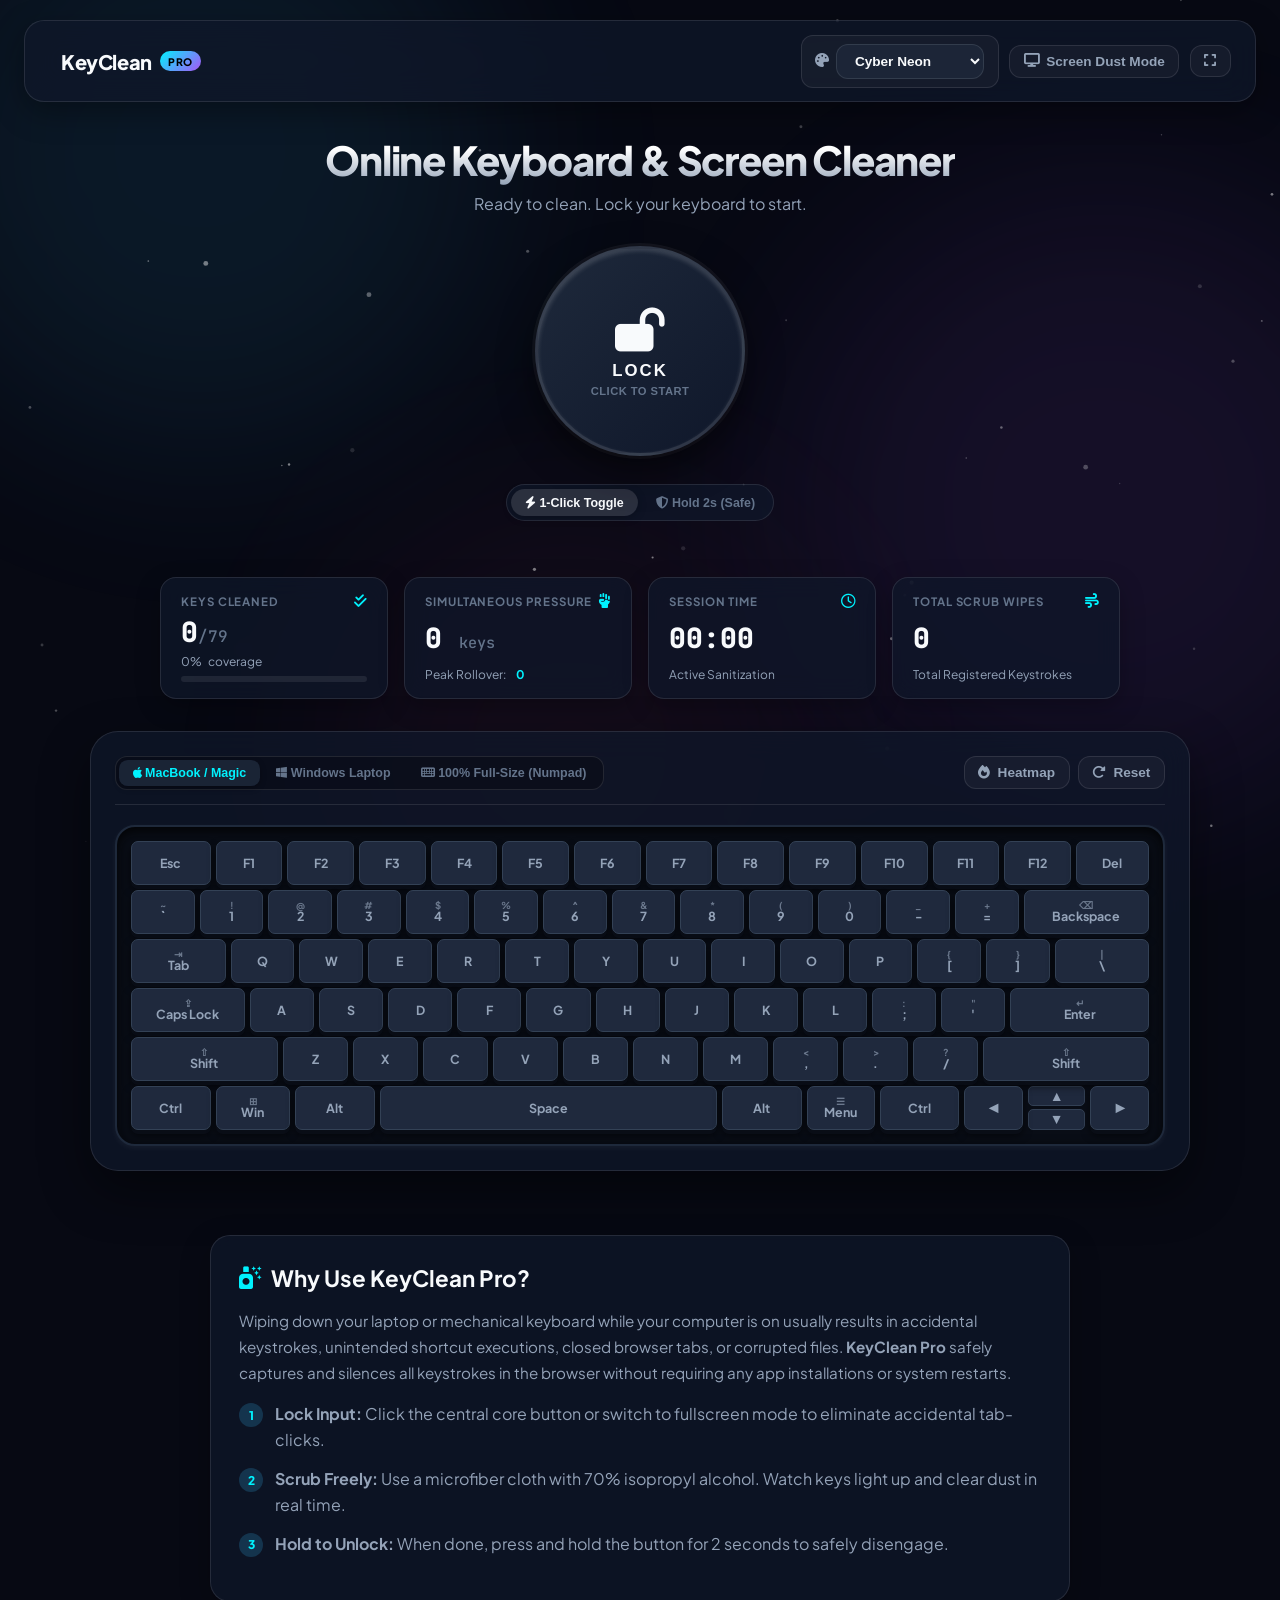
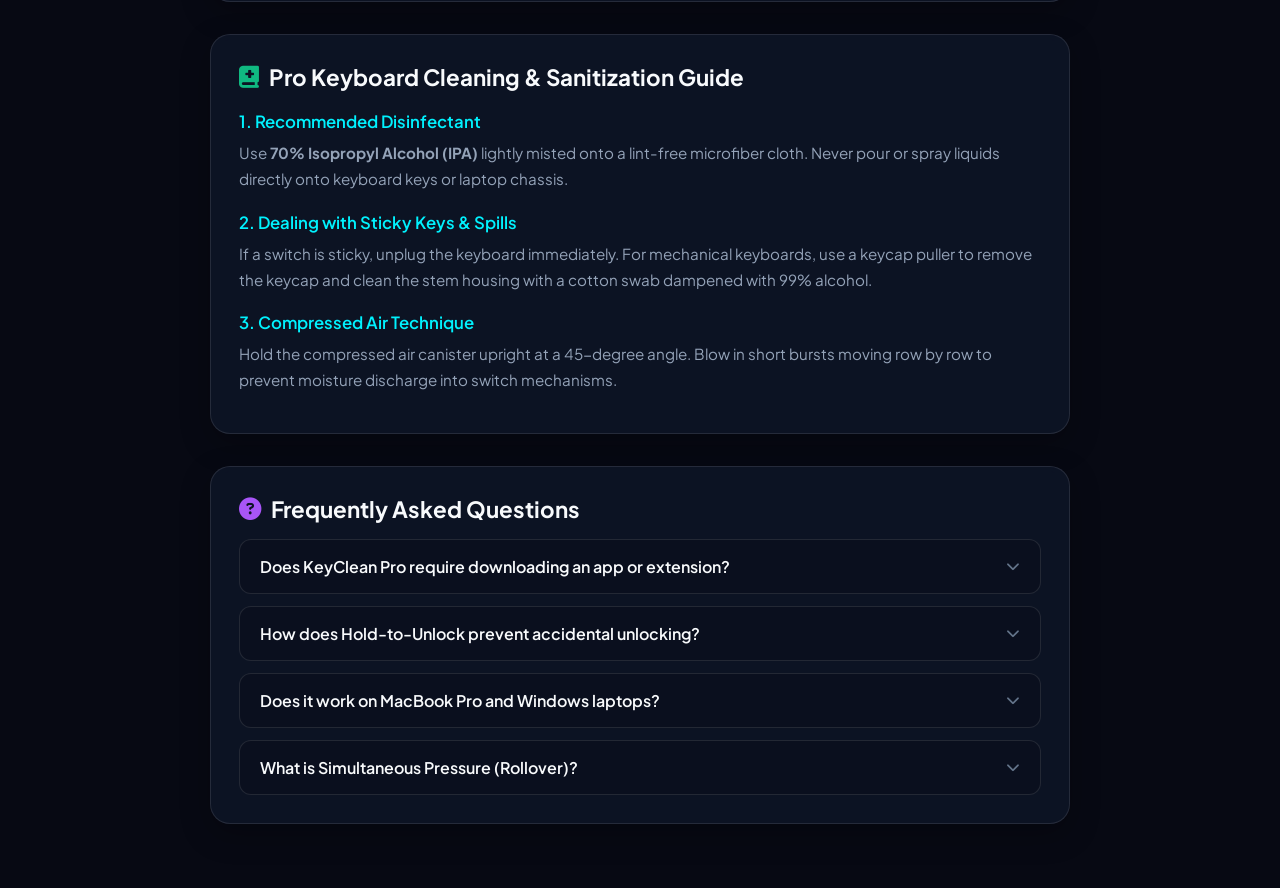
==== index.html @ 752f56e3 "Initial release: KeyClean Pro - Online Keyboard & Screen Cleaning Studio" ====
<!DOCTYPE html>
<html lang="en" data-theme="cyberpunk">
<head>
    <meta charset="UTF-8">
    <meta name="viewport" content="width=device-width, initial-scale=1.0">
    <meta name="description" content="KeyClean Pro – The ultimate online keyboard cleaner & screen sanitizer. Freeze keystrokes, detect multi-key rollover, inspect screen dust, and wipe your laptop safely without typing.">
    <meta name="keywords" content="keyboard cleaner, keyboard cleaner tool, keyboard lock, macbook keyboard cleaner, laptop cleaner, screen dust inspection, key rollover tester, disable keyboard for cleaning">
    <title>KeyClean Pro – Ultimate Online Keyboard & Screen Cleaning Studio</title>

    <!-- Open Graph & Social Cards -->
    <meta property="og:title" content="KeyClean Pro – Ultimate Online Keyboard Cleaner">
    <meta property="og:description" content="Lock and freeze your keyboard safely to wipe keys, clean screens, and test rollover without typing junk.">
    <meta property="og:type" content="website">

    <!-- Icons & Fonts -->
    <link rel="stylesheet" href="https://cdnjs.cloudflare.com/ajax/libs/font-awesome/6.5.1/css/all.min.css">
    <link rel="stylesheet" href="css/themes.css">
    <link rel="stylesheet" href="css/style.css">

    <!-- Schema.org Application Metadata -->
    <script type="application/ld+json">
    {
      "@context": "https://schema.org",
      "@type": "SoftwareApplication",
      "name": "KeyClean Pro",
      "applicationCategory": "UtilityApplication",
      "operatingSystem": "macOS, Windows, Linux, ChromeOS",
      "description": "Professional web utility to safely freeze keyboard inputs, track cleaning telemetry, inspect screen smudges, and sanitize laptop or desktop keyboards.",
      "offers": {
        "@type": "Offer",
        "price": "0",
        "priceCurrency": "USD"
      }
    }
    </script>

    <!-- Schema.org FAQ Metadata -->
    <script type="application/ld+json">
    {
      "@context": "https://schema.org",
      "@type": "FAQPage",
      "mainEntity": [
        {
          "@type": "Question",
          "name": "How does KeyClean Pro safely lock my keyboard?",
          "acceptedAnswer": {
            "@type": "Answer",
            "text": "KeyClean Pro uses high-priority capture-phase browser event interceptors to suppress all keystrokes, OS shortcut attempts, and context menus, allowing you to wipe keys without typing."
          }
        },
        {
          "@type": "Question",
          "name": "Why is Hold-to-Unlock safer than a standard button?",
          "acceptedAnswer": {
            "@type": "Answer",
            "text": "When vigorously scrubbing a keyboard or trackpad, an accidental finger or cloth swipe can click a standard button and unlock the keyboard mid-clean. Hold-to-Unlock requires a deliberate 2-second press to disengage."
          }
        },
        {
          "@type": "Question",
          "name": "What is Screen Dust & Smudge Inspection Mode?",
          "acceptedAnswer": {
            "@type": "Answer",
            "text": "It switches your monitor into pure pitch-black, brilliant clean white, or high-contrast grids to highlight fingerprints, smudges, and dust particles while wiping your display."
          }
        }
      ]
    }
    </script>
</head>
<body>

    <!-- Ambient Gradient Mesh & Particle Canvas -->
    <div class="ambient-mesh" aria-hidden="true">
        <div class="mesh-blob mesh-blob-1"></div>
        <div class="mesh-blob mesh-blob-2"></div>
        <div class="mesh-blob mesh-blob-3"></div>
    </div>
    <canvas id="particleCanvas" aria-hidden="true"></canvas>

    <!-- Main Container -->
    <main class="app-container">

        <!-- Top Header & Controls -->
        <header class="header-bar" role="banner">
            <div class="brand">
                <i class="fa-solid fa-sparkles brand-icon"></i>
                <div class="brand-title">
                    KeyClean <span class="pro-badge">PRO</span>
                </div>
            </div>

            <nav class="header-actions" aria-label="Tool options">

                <!-- Theme Switcher -->
                <div class="action-btn" title="Color Theme">
                    <i class="fa-solid fa-palette"></i>
                    <select id="themeSelect" class="action-select" aria-label="Select Theme">
                        <option value="cyberpunk">Cyber Neon</option>
                        <option value="midnight">OLED Midnight</option>
                        <option value="emerald">Emerald Matrix</option>
                    </select>
                </div>

                <!-- Screen Cleaner Mode -->
                <button id="screenCleanBtn" class="action-btn" title="Screen Dust & Smudge Finder" aria-label="Screen Dust Finder">
                    <i class="fa-solid fa-display"></i>
                    <span>Screen Dust Mode</span>
                </button>

                <!-- Fullscreen Toggle -->
                <button id="fullscreenBtn" class="action-btn" title="Toggle Fullscreen" aria-label="Toggle Fullscreen">
                    <i class="fa-solid fa-expand"></i>
                </button>
            </nav>
        </header>

        <!-- Hero Section & Lock Console -->
        <section class="hero-deck" aria-labelledby="mainTitle">
            <h1 id="mainTitle">Online Keyboard & Screen Cleaner</h1>
            <p id="heroSubtitle" class="hero-subtitle">Ready to clean. Lock your keyboard to start.</p>

            <!-- Big Interactive Lock/Unlock Core -->
            <div class="lock-core-wrapper">
                <svg class="lock-svg-ring" viewBox="0 0 234 234" aria-hidden="true">
                    <circle class="lock-ring-bg" cx="117" cy="117" r="105"></circle>
                    <circle id="lockRingProgress" class="lock-ring-progress" cx="117" cy="117" r="105"></circle>
                </svg>

                <button id="lockCoreBtn" class="lock-core-btn" aria-label="Toggle Keyboard Lock">
                    <div class="lock-icon-box">
                        <i id="lockIcon" class="fa-solid fa-lock-open"></i>
                    </div>
                    <span id="lockLabel" class="lock-btn-label">LOCK</span>
                    <span id="lockSublabel" class="lock-btn-sublabel">Click to Start</span>
                </button>
            </div>

            <!-- Safety Mode Switcher -->
            <div class="safety-controls">
                <div class="mode-pill-group" role="radiogroup" aria-label="Unlock Protection Mode">
                    <button class="mode-pill active" data-mode="click" role="radio" aria-checked="true">
                        <i class="fa-solid fa-bolt mr-1"></i> 1-Click Toggle
                    </button>
                    <button class="mode-pill" data-mode="hold" role="radio" aria-checked="false">
                        <i class="fa-solid fa-shield-halved mr-1"></i> Hold 2s (Safe)
                    </button>
                </div>
            </div>
        </section>

        <!-- Real-Time Telemetry HUD -->
        <section class="telemetry-hud" aria-label="Cleaning Telemetry">
            <!-- Coverage / Keys Cleaned -->
            <div class="hud-card">
                <div class="hud-header">
                    <span class="hud-title">Keys Cleaned</span>
                    <i class="fa-solid fa-check-double hud-icon"></i>
                </div>
                <div class="hud-value">
                    <span id="hudCleanedCount">0</span><span style="font-size: 1rem; color: var(--text-muted); font-weight: 500;">/<span id="hudTotalKeys">78</span></span>
                </div>
                <div class="hud-footer">
                    <span id="hudCoveragePct">0%</span> coverage
                </div>
                <div class="mini-progress-track">
                    <div id="hudProgressFill" class="mini-progress-fill"></div>
                </div>
            </div>

            <!-- Rollover / Simultaneous Pressure -->
            <div class="hud-card">
                <div class="hud-header">
                    <span class="hud-title">Simultaneous Pressure</span>
                    <i class="fa-solid fa-hand-fist hud-icon"></i>
                </div>
                <div class="hud-value">
                    <span id="hudCurrentRollover">0</span> <span style="font-size: 0.95rem; font-weight: 500; color: var(--text-muted);">keys</span>
                </div>
                <div class="hud-footer">
                    Peak Rollover: <strong id="hudPeakRollover" style="color: var(--accent-cyan); margin-left: 4px;">0</strong>
                </div>
            </div>

            <!-- Cleaning Timer -->
            <div class="hud-card">
                <div class="hud-header">
                    <span class="hud-title">Session Time</span>
                    <i class="fa-regular fa-clock hud-icon"></i>
                </div>
                <div class="hud-value" id="hudTimer">00:00</div>
                <div class="hud-footer">Active Sanitization</div>
            </div>

            <!-- Scrub Velocity -->
            <div class="hud-card">
                <div class="hud-header">
                    <span class="hud-title">Total Scrub Wipes</span>
                    <i class="fa-solid fa-wind hud-icon"></i>
                </div>
                <div class="hud-value" id="hudTotalWipes">0</div>
                <div class="hud-footer">Total Registered Keystrokes</div>
            </div>
        </section>

        <!-- Virtual Keyboard Canvas Deck -->
        <section class="keyboard-wrapper" aria-label="Interactive Virtual Keyboard">
            <div class="keyboard-header-bar">
                <div class="layout-selector" role="tablist" aria-label="Keyboard Layouts">
                    <button class="layout-tab active" data-layout="mac" role="tab" aria-selected="true">
                        <i class="fa-brands fa-apple mr-1"></i> MacBook / Magic
                    </button>
                    <button class="layout-tab" data-layout="windows" role="tab" aria-selected="false">
                        <i class="fa-brands fa-windows mr-1"></i> Windows Laptop
                    </button>
                    <button class="layout-tab" data-layout="fullsize" role="tab" aria-selected="false">
                        <i class="fa-solid fa-keyboard mr-1"></i> 100% Full-Size (Numpad)
                    </button>
                </div>

                <div style="display: flex; gap: 0.5rem; align-items: center;">
                    <button id="toggleHeatmapBtn" class="action-btn" title="Toggle Scrubbing Heatmap">
                        <i class="fa-solid fa-fire"></i>
                        <span>Heatmap</span>
                    </button>
                    <button id="resetSessionBtn" class="action-btn" title="Reset Cleaned Keys & Counters">
                        <i class="fa-solid fa-rotate-right"></i>
                        <span>Reset</span>
                    </button>
                </div>
            </div>

            <!-- Render Target for Dynamic Keys Matrix -->
            <div id="keyboardDeck" class="keyboard-deck"></div>
        </section>

        <!-- SEO & Knowledge Section -->
        <section class="guide-section">
            <article class="guide-card">
                <h2><i class="fa-solid fa-spray-can-sparkles" style="color: var(--accent-cyan);"></i> Why Use KeyClean Pro?</h2>
                <p>
                    Wiping down your laptop or mechanical keyboard while your computer is on usually results in accidental keystrokes, unintended shortcut executions, closed browser tabs, or corrupted files. 
                    <strong>KeyClean Pro</strong> safely captures and silences all keystrokes in the browser without requiring any app installations or system restarts.
                </p>
                <div class="step-list">
                    <div class="step-item">
                        <span class="step-num">1</span>
                        <div><strong>Lock Input:</strong> Click the central core button or switch to fullscreen mode to eliminate accidental tab-clicks.</div>
                    </div>
                    <div class="step-item">
                        <span class="step-num">2</span>
                        <div><strong>Scrub Freely:</strong> Use a microfiber cloth with 70% isopropyl alcohol. Watch keys light up and clear dust in real time.</div>
                    </div>
                    <div class="step-item">
                        <span class="step-num">3</span>
                        <div><strong>Hold to Unlock:</strong> When done, press and hold the button for 2 seconds to safely disengage.</div>
                    </div>
                </div>
            </article>

            <!-- Pro Sanitization Guide -->
            <article class="guide-card">
                <h2><i class="fa-solid fa-book-medical" style="color: var(--accent-emerald);"></i> Pro Keyboard Cleaning & Sanitization Guide</h2>
                <h3>1. Recommended Disinfectant</h3>
                <p>
                    Use <strong>70% Isopropyl Alcohol (IPA)</strong> lightly misted onto a lint-free microfiber cloth. Never pour or spray liquids directly onto keyboard keys or laptop chassis.
                </p>

                <h3>2. Dealing with Sticky Keys & Spills</h3>
                <p>
                    If a switch is sticky, unplug the keyboard immediately. For mechanical keyboards, use a keycap puller to remove the keycap and clean the stem housing with a cotton swab dampened with 99% alcohol.
                </p>

                <h3>3. Compressed Air Technique</h3>
                <p>
                    Hold the compressed air canister upright at a 45-degree angle. Blow in short bursts moving row by row to prevent moisture discharge into switch mechanisms.
                </p>
            </article>

            <!-- Interactive FAQ Accordion -->
            <article class="guide-card">
                <h2><i class="fa-solid fa-circle-question" style="color: var(--accent-purple);"></i> Frequently Asked Questions</h2>
                <div class="faq-accordion">
                    <div class="faq-item">
                        <div class="faq-question">
                            <span>Does KeyClean Pro require downloading an app or extension?</span>
                            <i class="fa-solid fa-chevron-down faq-chevron"></i>
                        </div>
                        <div class="faq-answer">
                            No! KeyClean Pro is 100% web-based. It runs client-side in Safari, Chrome, Edge, and Firefox without requiring software downloads, admin rights, or browser extensions.
                        </div>
                    </div>

                    <div class="faq-item">
                        <div class="faq-question">
                            <span>How does Hold-to-Unlock prevent accidental unlocking?</span>
                            <i class="fa-solid fa-chevron-down faq-chevron"></i>
                        </div>
                        <div class="faq-answer">
                            Standard online cleaners unlock with a single inadvertent click. During heavy wiping, a cloth or palm can easily hit the mouse button. Our 2-second hold gauge ensures only intentional unlocks are registered.
                        </div>
                    </div>

                    <div class="faq-item">
                        <div class="faq-question">
                            <span>Does it work on MacBook Pro and Windows laptops?</span>
                            <i class="fa-solid fa-chevron-down faq-chevron"></i>
                        </div>
                        <div class="faq-answer">
                            Yes! KeyClean Pro includes native layouts for macOS (Command ⌘, Option ⌥) and Windows/PC laptops, plus a complete 100% full-size keyboard with numpad.
                        </div>
                    </div>

                    <div class="faq-item">
                        <div class="faq-question">
                            <span>What is Simultaneous Pressure (Rollover)?</span>
                            <i class="fa-solid fa-chevron-down faq-chevron"></i>
                        </div>
                        <div class="faq-answer">
                            When wiping multiple keys simultaneously with a cloth, your keyboard registers multiple inputs at once. KeyClean Pro measures multi-key rollover in real-time to benchmark your keyboard's anti-ghosting matrix.
                        </div>
                    </div>
                </div>
            </article>
        </section>

    </main>

    <!-- Screen Cleaning / Dust Inspection Modal Overlay -->
    <div id="screenOverlay" class="screen-inspection-overlay" role="dialog" aria-modal="true" aria-label="Screen Dust Inspection Mode">
        <div class="screen-toolbar">
            <span style="font-size: 0.8rem; font-weight: 700; color: #fff; margin-right: 0.5rem;">Dust Inspection:</span>
            <button class="screen-color-btn active" data-color="#000000" style="background: #000000;" title="OLED Pure Black"></button>
            <button class="screen-color-btn" data-color="#ffffff" style="background: #ffffff;" title="Clean White"></button>
            <button class="screen-color-btn" data-color="#10b981" style="background: #10b981;" title="Matrix Green"></button>
            <button class="screen-color-btn" data-color="grid" style="background: #1e293b;" title="High-Contrast Alignment Grid"></button>
            <button id="screenExitBtn" class="screen-exit-btn">Exit (ESC)</button>
        </div>
    </div>

    <!-- Application Scripts -->
    <script src="js/layouts.js"></script>
    <script src="js/cleaner.js"></script>
    <script src="js/app.js"></script>
</body>
</html>
---- css/themes.css ----
/**
 * KeyClean Pro - Color Themes & Design Tokens
 */

:root,
[data-theme="cyberpunk"] {
    --bg-base: #070913;
    --bg-surface: rgba(15, 23, 42, 0.75);
    --bg-surface-elevated: rgba(30, 41, 59, 0.85);
    --bg-glass: rgba(255, 255, 255, 0.04);
    --border-glass: rgba(255, 255, 255, 0.1);
    --border-glass-glow: rgba(56, 189, 248, 0.35);

    --text-primary: #f8fafc;
    --text-secondary: #94a3b8;
    --text-muted: #64748b;

    --accent-cyan: #00f2fe;
    --accent-blue: #38bdf8;
    --accent-purple: #a855f7;
    --accent-pink: #ec4899;
    --accent-emerald: #10b981;
    --accent-amber: #f59e0b;
    --accent-ruby: #ef4444;

    --lock-active-glow: rgba(239, 68, 68, 0.45);
    --lock-active-bg: linear-gradient(135deg, #ef4444 0%, #b91c1c 100%);
    --lock-idle-bg: linear-gradient(135deg, #1e293b 0%, #0f172a 100%);

    --key-base: #111827;
    --key-top: #1f293d;
    --key-border: #334155;
    --key-text: #94a3b8;
    --key-shadow: 0 4px 0 #090d16, 0 5px 8px rgba(0, 0, 0, 0.6);

    --key-cleaned-bg: linear-gradient(180deg, #1e3a8a 0%, #172554 100%);
    --key-cleaned-border: #38bdf8;
    --key-cleaned-text: #e0f2fe;
    --key-cleaned-glow: 0 0 14px rgba(56, 189, 248, 0.55), inset 0 0 8px rgba(56, 189, 248, 0.25);

    --key-active-bg: linear-gradient(180deg, #0284c7 0%, #0369a1 100%);
    --key-active-border: #7dd3fc;
    --key-active-glow: 0 0 22px rgba(56, 189, 248, 0.9);

    --mesh-blob-1: rgba(56, 189, 248, 0.15);
    --mesh-blob-2: rgba(168, 85, 247, 0.15);
    --mesh-blob-3: rgba(236, 72, 153, 0.1);
}

[data-theme="midnight"] {
    --bg-base: #000000;
    --bg-surface: rgba(10, 10, 10, 0.85);
    --bg-surface-elevated: rgba(20, 20, 20, 0.95);
    --bg-glass: rgba(255, 255, 255, 0.03);
    --border-glass: rgba(255, 255, 255, 0.08);
    --border-glass-glow: rgba(255, 255, 255, 0.25);

    --text-primary: #ffffff;
    --text-secondary: #a1a1aa;
    --text-muted: #52525b;

    --accent-cyan: #38bdf8;
    --accent-blue: #60a5fa;
    --accent-purple: #c084fc;
    --accent-pink: #f472b6;
    --accent-emerald: #34d399;
    --accent-amber: #fbbf24;
    --accent-ruby: #f87171;

    --lock-active-glow: rgba(248, 113, 113, 0.35);
    --lock-active-bg: linear-gradient(135deg, #dc2626 0%, #7f1d1d 100%);
    --lock-idle-bg: linear-gradient(135deg, #18181b 0%, #09090b 100%);

    --key-base: #0a0a0c;
    --key-top: #141418;
    --key-border: #27272a;
    --key-text: #71717a;
    --key-shadow: 0 4px 0 #000000, 0 5px 6px rgba(0, 0, 0, 0.8);

    --key-cleaned-bg: linear-gradient(180deg, #27272a 0%, #18181b 100%);
    --key-cleaned-border: #a1a1aa;
    --key-cleaned-text: #ffffff;
    --key-cleaned-glow: 0 0 12px rgba(255, 255, 255, 0.35), inset 0 0 6px rgba(255, 255, 255, 0.15);

    --key-active-bg: linear-gradient(180deg, #3f3f46 0%, #27272a 100%);
    --key-active-border: #ffffff;
    --key-active-glow: 0 0 20px rgba(255, 255, 255, 0.7);

    --mesh-blob-1: rgba(255, 255, 255, 0.04);
    --mesh-blob-2: rgba(96, 165, 250, 0.05);
    --mesh-blob-3: rgba(192, 132, 252, 0.04);
}

[data-theme="emerald"] {
    --bg-base: #04130d;
    --bg-surface: rgba(6, 30, 20, 0.8);
    --bg-surface-elevated: rgba(8, 45, 30, 0.9);
    --bg-glass: rgba(16, 185, 129, 0.05);
    --border-glass: rgba(16, 185, 129, 0.15);
    --border-glass-glow: rgba(52, 211, 153, 0.35);

    --text-primary: #ecfdf5;
    --text-secondary: #a7f3d0;
    --text-muted: #6ee7b7;

    --accent-cyan: #2dd4bf;
    --accent-blue: #38bdf8;
    --accent-purple: #a855f7;
    --accent-pink: #f43f5e;
    --accent-emerald: #10b981;
    --accent-amber: #f59e0b;
    --accent-ruby: #ef4444;

    --lock-active-glow: rgba(239, 68, 68, 0.4);
    --lock-active-bg: linear-gradient(135deg, #ef4444 0%, #991b1b 100%);
    --lock-idle-bg: linear-gradient(135deg, #064e3b 0%, #022c22 100%);

    --key-base: #032117;
    --key-top: #064e3b;
    --key-border: #047857;
    --key-text: #6ee7b7;
    --key-shadow: 0 4px 0 #02140d, 0 5px 6px rgba(0, 0, 0, 0.7);

    --key-cleaned-bg: linear-gradient(180deg, #059669 0%, #047857 100%);
    --key-cleaned-border: #34d399;
    --key-cleaned-text: #ffffff;
    --key-cleaned-glow: 0 0 14px rgba(52, 211, 153, 0.6), inset 0 0 8px rgba(52, 211, 153, 0.3);

    --key-active-bg: linear-gradient(180deg, #10b981 0%, #059669 100%);
    --key-active-border: #6ee7b7;
    --key-active-glow: 0 0 22px rgba(52, 211, 153, 0.9);

    --mesh-blob-1: rgba(16, 185, 129, 0.15);
    --mesh-blob-2: rgba(45, 212, 191, 0.12);
    --mesh-blob-3: rgba(5, 150, 105, 0.1);
}
---- css/style.css ----
@import url('https://fonts.googleapis.com/css2?family=JetBrains+Mono:wght@400;600;700&family=Plus+Jakarta+Sans:wght@400;500;600;700;800&display=swap');

/* ==========================================================================
   Base & Reset
   ========================================================================== */
*, *::before, *::after {
    box-sizing: border-box;
    margin: 0;
    padding: 0;
    -webkit-font-smoothing: antialiased;
    -moz-osx-font-smoothing: grayscale;
}

body {
    font-family: 'Plus Jakarta Sans', -apple-system, BlinkMacSystemFont, sans-serif;
    background-color: var(--bg-base);
    color: var(--text-primary);
    min-height: 100vh;
    overflow-x: hidden;
    overflow-y: auto;
    user-select: none;
    -webkit-user-select: none;
    position: relative;
    transition: background-color 0.4s ease;
}

body.locked {
    overflow-x: hidden;
}

/* ==========================================================================
   Ambient Background Mesh & Dust
   ========================================================================== */
.ambient-mesh {
    position: fixed;
    inset: 0;
    pointer-events: none;
    z-index: 0;
    overflow: hidden;
}

.mesh-blob {
    position: absolute;
    border-radius: 50%;
    filter: blur(100px);
    opacity: 0.6;
    animation: floatMesh 18s ease-in-out infinite alternate;
}

.mesh-blob-1 {
    width: 600px;
    height: 600px;
    background: var(--mesh-blob-1);
    top: -150px;
    left: -100px;
}

.mesh-blob-2 {
    width: 650px;
    height: 650px;
    background: var(--mesh-blob-2);
    top: 20%;
    right: -150px;
    animation-delay: -6s;
}

.mesh-blob-3 {
    width: 500px;
    height: 500px;
    background: var(--mesh-blob-3);
    bottom: -100px;
    left: 25%;
    animation-delay: -12s;
}

@keyframes floatMesh {
    0% { transform: translate(0, 0) scale(1); }
    50% { transform: translate(40px, -30px) scale(1.08); }
    100% { transform: translate(-30px, 40px) scale(0.95); }
}

#particleCanvas {
    position: fixed;
    inset: 0;
    pointer-events: none;
    z-index: 1;
}

/* ==========================================================================
   Layout & Container
   ========================================================================== */
.app-container {
    position: relative;
    z-index: 2;
    max-width: 1280px;
    margin: 0 auto;
    padding: 1.25rem 1.5rem 4rem;
    display: flex;
    flex-direction: column;
    align-items: center;
}

/* ==========================================================================
   Header Navbar
   ========================================================================== */
.header-bar {
    width: 100%;
    display: flex;
    align-items: center;
    justify-content: space-between;
    padding: 0.85rem 1.5rem;
    background: var(--bg-surface);
    backdrop-filter: blur(16px);
    -webkit-backdrop-filter: blur(16px);
    border: 1px solid var(--border-glass);
    border-radius: 1.25rem;
    margin-bottom: 2rem;
    box-shadow: 0 10px 30px rgba(0, 0, 0, 0.35);
    flex-wrap: wrap;
    gap: 1rem;
}

.brand {
    display: flex;
    align-items: center;
    gap: 0.75rem;
}

.brand-icon {
    font-size: 1.5rem;
    color: var(--accent-cyan);
    filter: drop-shadow(0 0 10px var(--accent-cyan));
}

.brand-title {
    font-size: 1.25rem;
    font-weight: 800;
    letter-spacing: -0.02em;
    display: flex;
    align-items: center;
    gap: 0.5rem;
}

.pro-badge {
    font-size: 0.65rem;
    font-weight: 800;
    letter-spacing: 0.08em;
    padding: 0.2rem 0.5rem;
    background: linear-gradient(135deg, var(--accent-cyan), var(--accent-purple));
    color: #000;
    border-radius: 999px;
    text-transform: uppercase;
}

.header-actions {
    display: flex;
    align-items: center;
    gap: 0.65rem;
    flex-wrap: wrap;
}

.action-btn {
    display: inline-flex;
    align-items: center;
    gap: 0.45rem;
    padding: 0.5rem 0.85rem;
    background: var(--bg-glass);
    border: 1px solid var(--border-glass);
    color: var(--text-secondary);
    border-radius: 0.75rem;
    font-size: 0.85rem;
    font-weight: 600;
    cursor: pointer;
    transition: all 0.2s ease;
    outline: none;
}

.action-btn:hover {
    color: var(--text-primary);
    background: rgba(255, 255, 255, 0.08);
    border-color: var(--border-glass-glow);
    transform: translateY(-1px);
}

.action-btn.active {
    background: rgba(56, 189, 248, 0.15);
    border-color: var(--accent-blue);
    color: var(--accent-cyan);
}

.action-select {
    padding: 0.5rem 0.85rem;
    background: var(--bg-surface-elevated);
    border: 1px solid var(--border-glass);
    color: var(--text-primary);
    border-radius: 0.75rem;
    font-size: 0.85rem;
    font-weight: 600;
    cursor: pointer;
    outline: none;
    transition: border-color 0.2s ease;
}

.action-select:hover, .action-select:focus {
    border-color: var(--accent-cyan);
}

/* ==========================================================================
   Hero Deck & Lock Console
   ========================================================================== */
.hero-deck {
    width: 100%;
    max-width: 680px;
    display: flex;
    flex-direction: column;
    align-items: center;
    text-align: center;
    margin-bottom: 2rem;
}

.hero-deck h1 {
    font-size: clamp(1.8rem, 4vw, 2.5rem);
    font-weight: 800;
    letter-spacing: -0.03em;
    margin-bottom: 0.5rem;
    background: linear-gradient(180deg, #ffffff 30%, #94a3b8 100%);
    -webkit-background-clip: text;
    -webkit-text-fill-color: transparent;
}

.hero-subtitle {
    font-size: 1rem;
    color: var(--text-secondary);
    margin-bottom: 2rem;
    transition: color 0.3s ease;
}

/* Big Interactive Lock/Unlock Core */
.lock-core-wrapper {
    position: relative;
    width: 210px;
    height: 210px;
    margin: 0 auto 1.75rem;
    display: flex;
    align-items: center;
    justify-content: center;
}

.lock-svg-ring {
    position: absolute;
    inset: -12px;
    width: calc(100% + 24px);
    height: calc(100% + 24px);
    pointer-events: none;
    transform: rotate(-90deg);
}

.lock-ring-bg {
    fill: none;
    stroke: rgba(255, 255, 255, 0.05);
    stroke-width: 6;
}

.lock-ring-progress {
    fill: none;
    stroke: var(--accent-cyan);
    stroke-width: 6;
    stroke-linecap: round;
    stroke-dasharray: 660;
    stroke-dashoffset: 660;
    transition: stroke-dashoffset 0.05s linear;
}

.lock-core-btn {
    position: relative;
    width: 100%;
    height: 100%;
    border-radius: 50%;
    background: var(--lock-idle-bg);
    border: 3px solid rgba(255, 255, 255, 0.12);
    box-shadow: 0 15px 35px rgba(0, 0, 0, 0.5), inset 0 2px 4px rgba(255, 255, 255, 0.15);
    display: flex;
    flex-direction: column;
    align-items: center;
    justify-content: center;
    cursor: pointer;
    outline: none;
    transition: all 0.35s cubic-bezier(0.16, 1, 0.3, 1);
    z-index: 2;
    touch-action: none;
}

.lock-core-btn:hover {
    border-color: var(--accent-cyan);
    box-shadow: 0 0 35px rgba(56, 189, 248, 0.35), inset 0 2px 6px rgba(255, 255, 255, 0.25);
    transform: scale(1.02);
}

.lock-core-btn:active {
    transform: scale(0.97);
}

.lock-icon-box {
    font-size: 2.75rem;
    color: var(--text-primary);
    margin-bottom: 0.35rem;
    transition: all 0.3s ease;
}

.lock-btn-label {
    font-size: 1.05rem;
    font-weight: 800;
    letter-spacing: 0.12em;
    text-transform: uppercase;
    color: var(--text-primary);
}

.lock-btn-sublabel {
    font-size: 0.7rem;
    font-weight: 600;
    letter-spacing: 0.04em;
    color: var(--text-muted);
    margin-top: 0.2rem;
    text-transform: uppercase;
}

/* Active Locked State for Core Button */
body.locked .lock-core-btn {
    background: var(--lock-active-bg);
    border-color: rgba(255, 255, 255, 0.4);
    box-shadow: 0 0 45px var(--lock-active-glow), inset 0 2px 8px rgba(255, 255, 255, 0.4);
    animation: lockPulse 2s infinite;
}

body.locked .lock-ring-progress {
    stroke: #ffffff;
}

@keyframes lockPulse {
    0% { box-shadow: 0 0 30px var(--lock-active-glow); }
    50% { box-shadow: 0 0 60px var(--lock-active-glow), 0 0 90px rgba(239, 68, 68, 0.3); }
    100% { box-shadow: 0 0 30px var(--lock-active-glow); }
}

/* Safety Unlock Mode Picker */
.safety-controls {
    display: flex;
    flex-direction: column;
    align-items: center;
    gap: 0.75rem;
    margin-bottom: 1.5rem;
}

.mode-pill-group {
    display: inline-flex;
    background: var(--bg-surface);
    border: 1px solid var(--border-glass);
    border-radius: 999px;
    padding: 0.25rem;
    gap: 0.25rem;
}

.mode-pill {
    padding: 0.4rem 0.9rem;
    font-size: 0.78rem;
    font-weight: 700;
    border-radius: 999px;
    border: none;
    background: transparent;
    color: var(--text-muted);
    cursor: pointer;
    transition: all 0.2s ease;
}

.mode-pill:hover {
    color: var(--text-primary);
}

.mode-pill.active {
    background: rgba(255, 255, 255, 0.12);
    color: var(--text-primary);
    box-shadow: 0 2px 8px rgba(0, 0, 0, 0.25);
}


/* ==========================================================================
   Real-Time Telemetry HUD
   ========================================================================== */
.telemetry-hud {
    width: 100%;
    max-width: 960px;
    display: grid;
    grid-template-columns: repeat(auto-fit, minmax(180px, 1fr));
    gap: 1rem;
    margin-bottom: 2rem;
}

.hud-card {
    background: var(--bg-surface);
    backdrop-filter: blur(12px);
    -webkit-backdrop-filter: blur(12px);
    border: 1px solid var(--border-glass);
    border-radius: 1rem;
    padding: 1rem 1.25rem;
    display: flex;
    flex-direction: column;
    justify-content: space-between;
    box-shadow: 0 8px 24px rgba(0, 0, 0, 0.25);
    transition: all 0.25s ease;
}

.hud-card:hover {
    border-color: var(--border-glass-glow);
    transform: translateY(-2px);
}

.hud-header {
    display: flex;
    align-items: center;
    justify-content: space-between;
    margin-bottom: 0.5rem;
}

.hud-title {
    font-size: 0.72rem;
    font-weight: 700;
    letter-spacing: 0.08em;
    text-transform: uppercase;
    color: var(--text-muted);
}

.hud-icon {
    font-size: 0.9rem;
    color: var(--accent-cyan);
}

.hud-value {
    font-family: 'JetBrains Mono', monospace;
    font-size: 1.75rem;
    font-weight: 800;
    color: var(--text-primary);
    line-height: 1.1;
    margin-bottom: 0.4rem;
}

.hud-footer {
    font-size: 0.75rem;
    color: var(--text-secondary);
    display: flex;
    align-items: center;
    gap: 0.35rem;
}

/* Mini Progress Bar */
.mini-progress-track {
    width: 100%;
    height: 6px;
    background: rgba(255, 255, 255, 0.08);
    border-radius: 999px;
    overflow: hidden;
    margin-top: 0.4rem;
}

.mini-progress-fill {
    height: 100%;
    width: 0%;
    background: linear-gradient(90deg, var(--accent-cyan), var(--accent-blue));
    border-radius: 999px;
    transition: width 0.3s cubic-bezier(0.16, 1, 0.3, 1);
}

/* ==========================================================================
   Virtual Keyboard Canvas / Deck
   ========================================================================== */
.keyboard-wrapper {
    width: 100%;
    max-width: 1100px;
    background: var(--bg-surface);
    backdrop-filter: blur(16px);
    -webkit-backdrop-filter: blur(16px);
    border: 1px solid var(--border-glass);
    border-radius: 1.75rem;
    padding: 1.5rem;
    box-shadow: 0 20px 50px rgba(0, 0, 0, 0.45);
    margin-bottom: 3rem;
    transition: border-color 0.3s ease;
}

.keyboard-header-bar {
    display: flex;
    align-items: center;
    justify-content: space-between;
    margin-bottom: 1.25rem;
    padding-bottom: 0.85rem;
    border-bottom: 1px solid var(--border-glass);
    flex-wrap: wrap;
    gap: 0.75rem;
}

.layout-selector {
    display: inline-flex;
    background: rgba(0, 0, 0, 0.25);
    border: 1px solid var(--border-glass);
    border-radius: 0.75rem;
    padding: 3px;
    gap: 3px;
}

.layout-tab {
    padding: 0.4rem 0.85rem;
    font-size: 0.78rem;
    font-weight: 700;
    border-radius: 0.55rem;
    border: none;
    background: transparent;
    color: var(--text-muted);
    cursor: pointer;
    transition: all 0.2s ease;
}

.layout-tab:hover {
    color: var(--text-primary);
}

.layout-tab.active {
    background: var(--bg-surface-elevated);
    color: var(--accent-cyan);
    box-shadow: 0 2px 6px rgba(0, 0, 0, 0.3);
}

.keyboard-deck {
    background: #090d16;
    border: 2px solid #1e293b;
    border-radius: 1.25rem;
    padding: 14px;
    box-shadow: inset 0 4px 12px rgba(0, 0, 0, 0.8), 0 2px 6px rgba(255, 255, 255, 0.05);
    overflow-x: auto;
    overflow-y: hidden;
}

/* Rows & Keys */
.kbd-row {
    display: flex;
    gap: 5px;
    margin-bottom: 5px;
}

.kbd-row:last-child {
    margin-bottom: 0;
}

.kbd-key {
    height: 44px;
    border-radius: 7px;
    background: var(--key-top);
    border: 1px solid var(--key-border);
    box-shadow: var(--key-shadow);
    color: var(--key-text);
    display: flex;
    flex-direction: column;
    align-items: center;
    justify-content: center;
    font-size: 0.78rem;
    font-weight: 700;
    position: relative;
    user-select: none;
    transition: background 0.25s ease, border-color 0.25s ease, box-shadow 0.25s ease, color 0.25s ease, transform 0.08s ease;
    cursor: default;
    min-width: 32px;
}

.kbd-key .sub-legend {
    font-size: 0.6rem;
    opacity: 0.65;
    line-height: 1;
}

.kbd-key .main-legend {
    line-height: 1;
}

/* Key Split Layout (Arrow Up/Down) */
.kbd-key-split {
    display: flex;
    flex-direction: column;
    gap: 3px;
    height: 44px;
}

.kbd-split-half {
    flex: 1;
    border-radius: 5px;
    background: var(--key-top);
    border: 1px solid var(--key-border);
    box-shadow: 0 2px 0 #090d16;
    color: var(--key-text);
    display: flex;
    align-items: center;
    justify-content: center;
    font-size: 0.68rem;
    font-weight: 700;
    transition: all 0.2s ease;
}

/* Cleaned State */
.kbd-key.cleaned,
.kbd-split-half.cleaned {
    background: var(--key-cleaned-bg);
    border-color: var(--key-cleaned-border);
    color: var(--key-cleaned-text);
    box-shadow: var(--key-cleaned-glow), var(--key-shadow);
}

/* Active Depressed State */
.kbd-key.active,
.kbd-split-half.active {
    background: var(--key-active-bg) !important;
    border-color: var(--key-active-border) !important;
    color: #ffffff !important;
    box-shadow: var(--key-active-glow), 0 1px 0 #000 !important;
    transform: translateY(2px);
}

/* Heatmap Overlays */
.kbd-key.heat-1 { border-color: rgba(56, 189, 248, 0.8); }
.kbd-key.heat-2 { border-color: rgba(52, 211, 153, 0.9); box-shadow: 0 0 12px rgba(52, 211, 153, 0.5); }
.kbd-key.heat-3 { border-color: rgba(251, 191, 36, 0.9); box-shadow: 0 0 16px rgba(251, 191, 36, 0.6); }
.kbd-key.heat-4 { border-color: rgba(239, 68, 68, 1); box-shadow: 0 0 20px rgba(239, 68, 68, 0.8); }

/* Fullsize Keyboard Multi-Section Layout */
.fullsize-grid {
    display: flex;
    gap: 16px;
    align-items: flex-start;
}

.fullsize-section {
    display: flex;
    flex-direction: column;
}

.fullsize-section.main-block { flex: 15; }
.fullsize-section.nav-block { flex: 3.5; }
.fullsize-section.numpad-block { flex: 4.5; }

/* Floating Sparkle/Key Bubbles */
.floating-key-bubble {
    position: fixed;
    pointer-events: none;
    z-index: 9999;
    font-family: 'JetBrains Mono', monospace;
    font-weight: 800;
    font-size: 1.5rem;
    color: #ffffff;
    text-shadow: 0 0 15px var(--accent-cyan);
    animation: floatUpBurst 1.2s cubic-bezier(0.16, 1, 0.3, 1) forwards;
}

@keyframes floatUpBurst {
    0% { transform: translate(-50%, -50%) scale(0.6) rotate(0deg); opacity: 0; }
    20% { transform: translate(-50%, -70%) scale(1.15) rotate(var(--rot)); opacity: 1; }
    100% { transform: translate(-50%, -150%) scale(0.9) rotate(var(--rot)); opacity: 0; }
}

/* ==========================================================================
   Screen Cleaning / Dust Inspection Mode
   ========================================================================== */
.screen-inspection-overlay {
    position: fixed;
    inset: 0;
    z-index: 10000;
    display: none;
    flex-direction: column;
    align-items: center;
    justify-content: flex-end;
    padding-bottom: 2rem;
    transition: background-color 0.2s ease;
}

.screen-inspection-overlay.visible {
    display: flex;
}

.screen-toolbar {
    background: rgba(15, 23, 42, 0.85);
    backdrop-filter: blur(16px);
    border: 1px solid rgba(255, 255, 255, 0.2);
    border-radius: 999px;
    padding: 0.5rem 1rem;
    display: flex;
    align-items: center;
    gap: 0.75rem;
    box-shadow: 0 10px 30px rgba(0, 0, 0, 0.5);
    animation: fadeIn 0.3s ease;
}

.screen-color-btn {
    width: 32px;
    height: 32px;
    border-radius: 50%;
    border: 2px solid rgba(255, 255, 255, 0.4);
    cursor: pointer;
    transition: transform 0.2s ease, border-color 0.2s ease;
}

.screen-color-btn:hover {
    transform: scale(1.15);
    border-color: #fff;
}

.screen-color-btn.active {
    border-color: var(--accent-cyan);
    box-shadow: 0 0 12px var(--accent-cyan);
}

.screen-exit-btn {
    padding: 0.4rem 1rem;
    background: #ef4444;
    color: #fff;
    border: none;
    border-radius: 999px;
    font-weight: 700;
    font-size: 0.8rem;
    cursor: pointer;
    margin-left: 0.5rem;
}

/* Grid pattern for screen inspection */
.screen-grid-pattern {
    background-size: 20px 20px;
    background-image: 
        linear-gradient(to right, rgba(255, 255, 255, 0.08) 1px, transparent 1px),
        linear-gradient(to bottom, rgba(255, 255, 255, 0.08) 1px, transparent 1px);
}


/* ==========================================================================
   Knowledge & Pro Guide Section (SEO Content)
   ========================================================================== */
.guide-section {
    width: 100%;
    max-width: 860px;
    margin-top: 1rem;
    display: flex;
    flex-direction: column;
    gap: 2rem;
}

.guide-card {
    background: var(--bg-surface);
    backdrop-filter: blur(12px);
    border: 1px solid var(--border-glass);
    border-radius: 1.25rem;
    padding: 1.75rem;
    box-shadow: 0 10px 30px rgba(0, 0, 0, 0.25);
}

.guide-card h2 {
    font-size: 1.4rem;
    font-weight: 700;
    color: var(--text-primary);
    margin-bottom: 1rem;
    display: flex;
    align-items: center;
    gap: 0.65rem;
}

.guide-card h3 {
    font-size: 1.05rem;
    font-weight: 600;
    color: var(--accent-cyan);
    margin: 1.25rem 0 0.5rem;
}

.guide-card p {
    color: var(--text-secondary);
    line-height: 1.7;
    font-size: 0.95rem;
    margin-bottom: 0.75rem;
}

.step-list {
    list-style: none;
    display: flex;
    flex-direction: column;
    gap: 0.85rem;
    margin: 1rem 0;
}

.step-item {
    display: flex;
    align-items: flex-start;
    gap: 0.75rem;
    color: var(--text-secondary);
    line-height: 1.6;
}

.step-num {
    display: inline-flex;
    align-items: center;
    justify-content: center;
    width: 24px;
    height: 24px;
    border-radius: 50%;
    background: rgba(56, 189, 248, 0.2);
    color: var(--accent-cyan);
    font-weight: 800;
    font-size: 0.75rem;
    flex-shrink: 0;
    margin-top: 2px;
}

/* Accordion FAQ */
.faq-accordion {
    display: flex;
    flex-direction: column;
    gap: 0.75rem;
}

.faq-item {
    border: 1px solid var(--border-glass);
    border-radius: 0.75rem;
    background: rgba(0, 0, 0, 0.15);
    overflow: hidden;
    transition: border-color 0.2s ease;
}

.faq-question {
    padding: 1rem 1.25rem;
    font-weight: 600;
    color: var(--text-primary);
    display: flex;
    align-items: center;
    justify-content: space-between;
    cursor: pointer;
    user-select: none;
}

.faq-question:hover {
    color: var(--accent-cyan);
}

.faq-answer {
    max-height: 0;
    overflow: hidden;
    padding: 0 1.25rem;
    color: var(--text-secondary);
    font-size: 0.92rem;
    line-height: 1.6;
    transition: max-height 0.3s ease, padding 0.3s ease;
}

.faq-item.open .faq-answer {
    max-height: 300px;
    padding: 0.5rem 1.25rem 1.25rem;
}

.faq-item.open .faq-chevron {
    transform: rotate(180deg);
}

.faq-chevron {
    transition: transform 0.25s ease;
    font-size: 0.85rem;
    color: var(--text-muted);
}

/* ==========================================================================
   Animations & Responsive Utilities
   ========================================================================== */
@keyframes fadeIn {
    from { opacity: 0; transform: scale(0.98); }
    to { opacity: 1; transform: scale(1); }
}

@media (max-width: 768px) {
    .header-bar {
        flex-direction: column;
        align-items: flex-start;
    }
    
    .header-actions {
        width: 100%;
        justify-content: space-between;
    }
    
    .keyboard-wrapper {
        padding: 0.85rem;
    }
    
    .kbd-key {
        height: 36px;
        font-size: 0.68rem;
        min-width: 24px;
    }
    
    .kbd-row {
        gap: 3px;
        margin-bottom: 3px;
    }
}
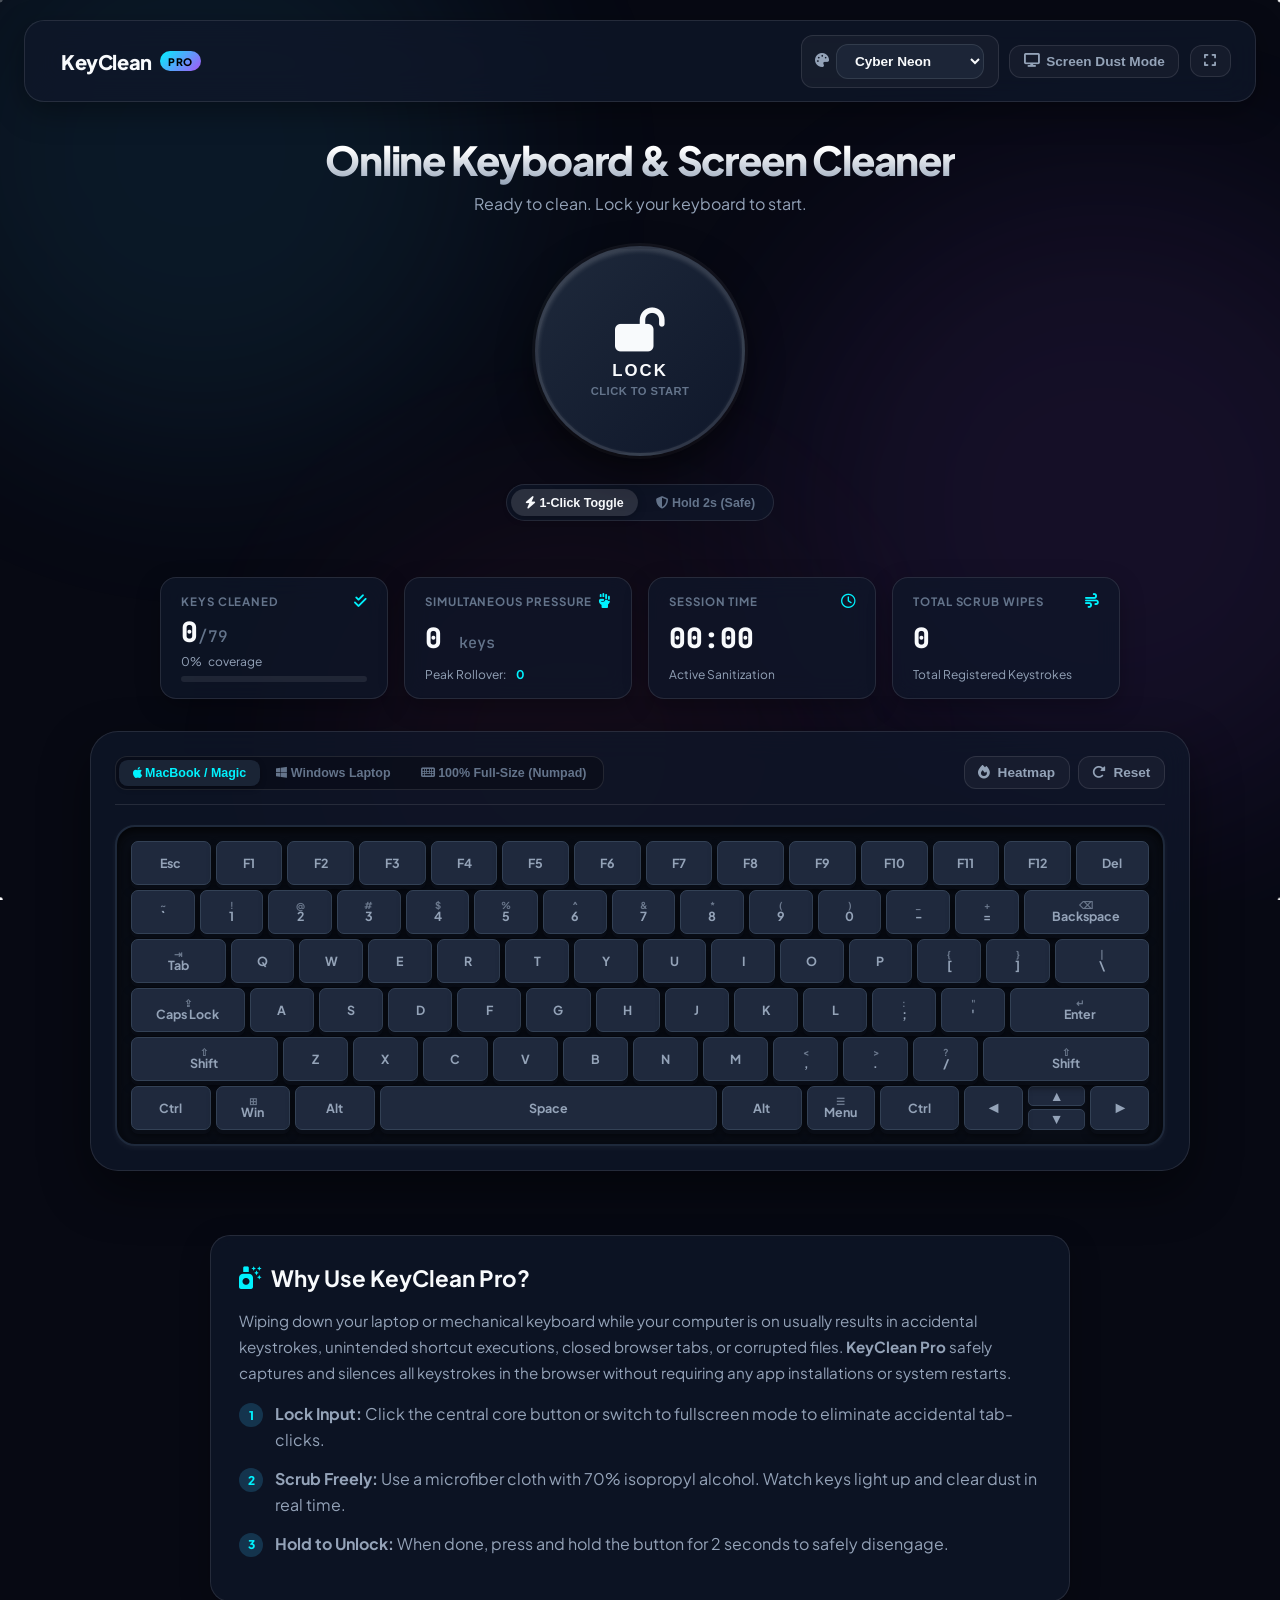
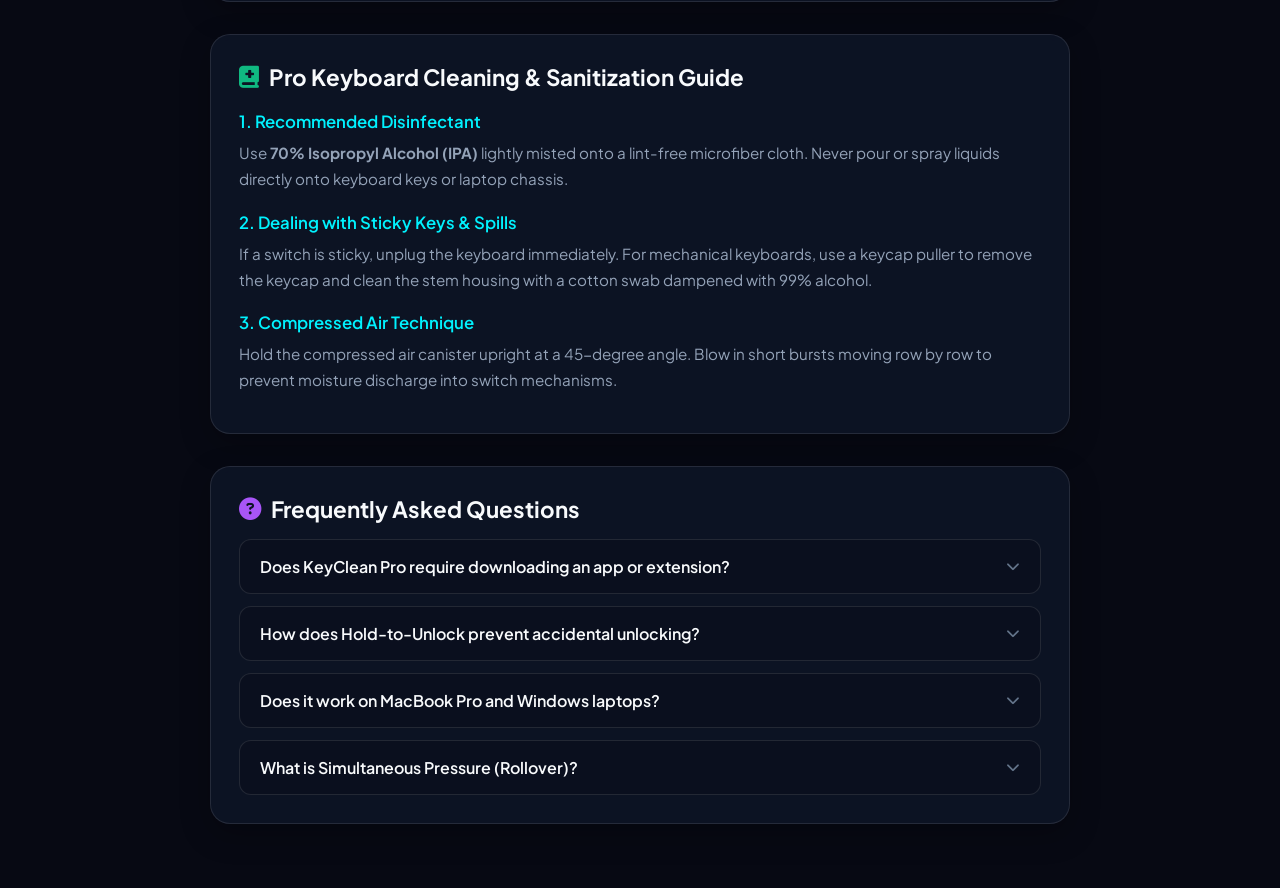
==== commit 528284b8: "SEO optimization, robots.txt, sitemap.xml, and logo design suite" ====
--- a/index.html
+++ b/index.html
@@ -3,14 +3,31 @@
 <head>
     <meta charset="UTF-8">
     <meta name="viewport" content="width=device-width, initial-scale=1.0">
-    <meta name="description" content="KeyClean Pro – The ultimate online keyboard cleaner & screen sanitizer. Freeze keystrokes, detect multi-key rollover, inspect screen dust, and wipe your laptop safely without typing.">
-    <meta name="keywords" content="keyboard cleaner, keyboard cleaner tool, keyboard lock, macbook keyboard cleaner, laptop cleaner, screen dust inspection, key rollover tester, disable keyboard for cleaning">
-    <title>KeyClean Pro – Ultimate Online Keyboard & Screen Cleaning Studio</title>
+    <meta name="description" content="KeyClean Pro is a free online keyboard cleaner and screen sanitizer tool. Safely freeze keystrokes, detect multi-key rollover, inspect screen dust, and wipe laptop keys without typing.">
+    <meta name="keywords" content="keyboard cleaner, online keyboard cleaner, clean keyboard without typing, keyboard lock, macbook keyboard cleaner, laptop keyboard cleaner, disable keyboard to wipe, screen dust inspection, key rollover tester, anti-ghosting test">
+    <meta name="author" content="Arun Thomas">
+    <meta name="robots" content="index, follow">
+    <meta name="theme-color" content="#080c14">
+    <link rel="canonical" href="https://keycleanpro.vercel.app/">
+    <title>KeyClean Pro – Free Online Keyboard &amp; Screen Cleaning Studio</title>
+
+    <!-- Favicon & Touch Icons -->
+    <link rel="icon" type="image/svg+xml" href="favicon.svg">
+    <link rel="apple-touch-icon" href="assets/logo.png">
 
     <!-- Open Graph & Social Cards -->
-    <meta property="og:title" content="KeyClean Pro – Ultimate Online Keyboard Cleaner">
-    <meta property="og:description" content="Lock and freeze your keyboard safely to wipe keys, clean screens, and test rollover without typing junk.">
+    <meta property="og:site_name" content="KeyClean Pro">
+    <meta property="og:title" content="KeyClean Pro – Free Online Keyboard & Screen Cleaner">
+    <meta property="og:description" content="Freeze keystrokes safely, test multi-key rollover, inspect screen dust, and wipe your laptop keys without typing junk.">
     <meta property="og:type" content="website">
+    <meta property="og:url" content="https://keycleanpro.vercel.app/">
+    <meta property="og:image" content="https://raw.githubusercontent.com/arunofhyd/keycleanpro/main/assets/logo.png">
+
+    <!-- Twitter Card -->
+    <meta name="twitter:card" content="summary_large_image">
+    <meta name="twitter:title" content="KeyClean Pro – Free Online Keyboard & Screen Cleaner">
+    <meta name="twitter:description" content="Freeze keystrokes safely, test multi-key rollover, inspect screen dust, and wipe your laptop keys without typing junk.">
+    <meta name="twitter:image" content="https://raw.githubusercontent.com/arunofhyd/keycleanpro/main/assets/logo.png">
 
     <!-- Icons & Fonts -->
     <link rel="stylesheet" href="https://cdnjs.cloudflare.com/ajax/libs/font-awesome/6.5.1/css/all.min.css">
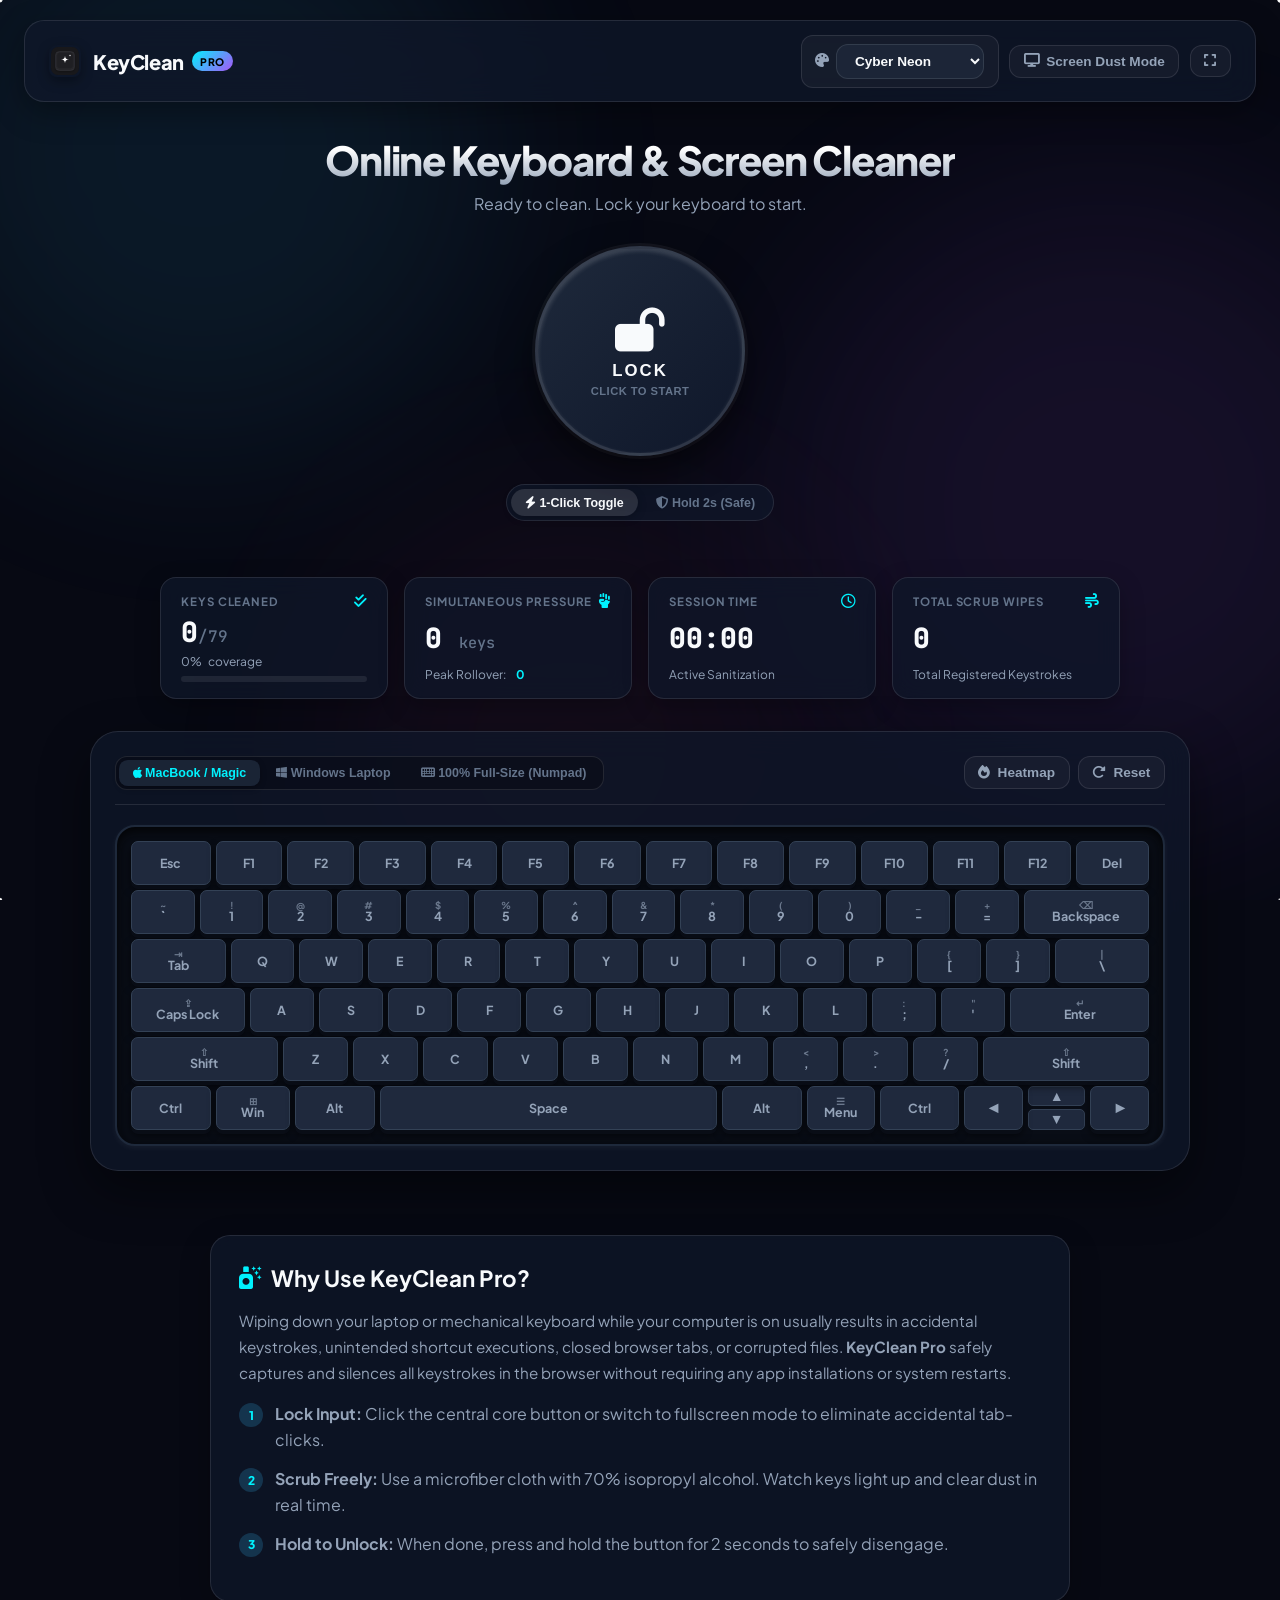
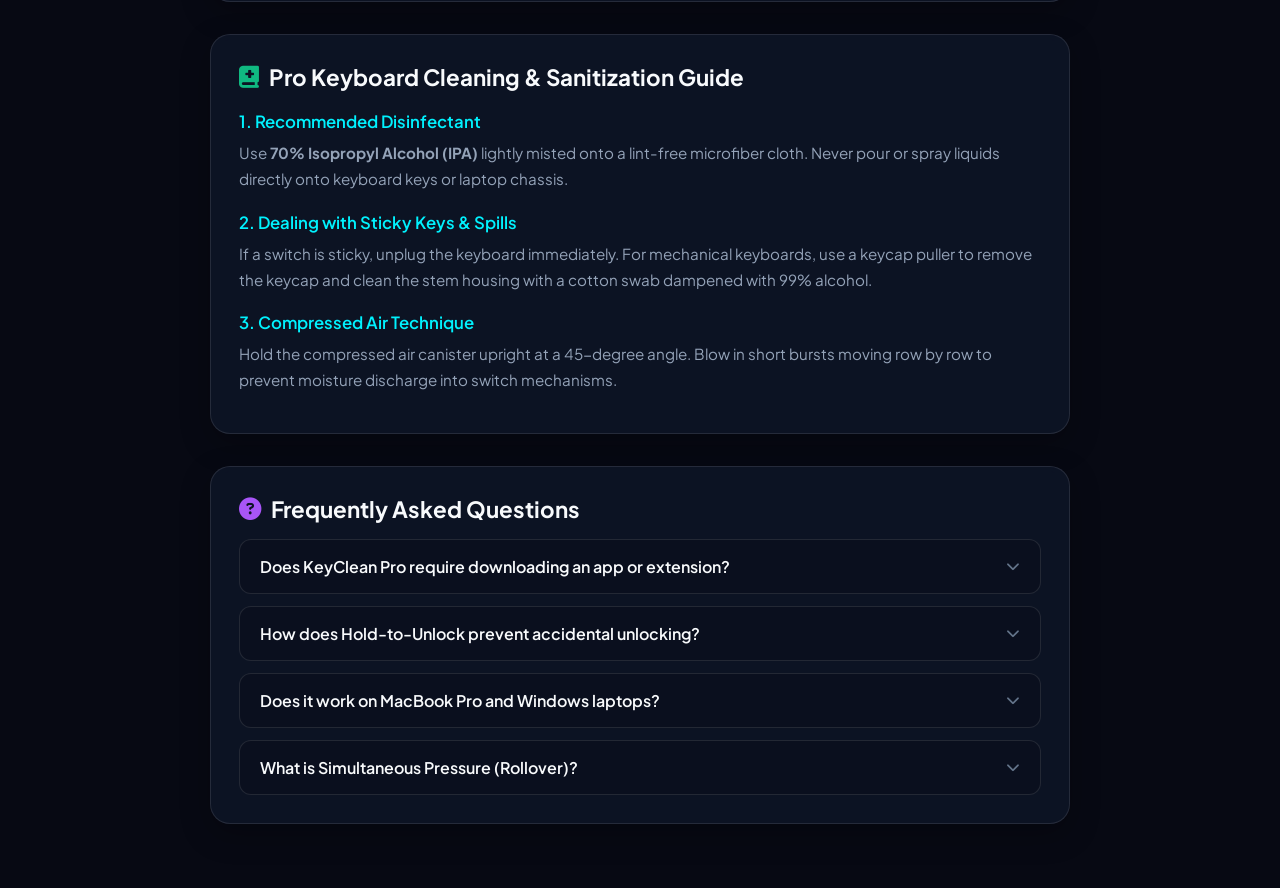
==== commit 8ea74118: "Apply Style A Apple Clean Minimalist logo and branding" ====
--- a/index.html
+++ b/index.html
@@ -101,7 +101,7 @@
         <!-- Top Header & Controls -->
         <header class="header-bar" role="banner">
             <div class="brand">
-                <i class="fa-solid fa-sparkles brand-icon"></i>
+                <img src="assets/logo.svg" alt="KeyClean Pro Logo" class="brand-logo" width="32" height="32">
                 <div class="brand-title">
                     KeyClean <span class="pro-badge">PRO</span>
                 </div>
--- a/css/style.css
+++ b/css/style.css
@@ -130,6 +130,14 @@
     font-size: 1.5rem;
     color: var(--accent-cyan);
     filter: drop-shadow(0 0 10px var(--accent-cyan));
+}
+
+.brand-logo {
+    width: 32px;
+    height: 32px;
+    border-radius: 8px;
+    object-fit: contain;
+    box-shadow: 0 4px 12px rgba(0, 0, 0, 0.35);
 }
 
 .brand-title {
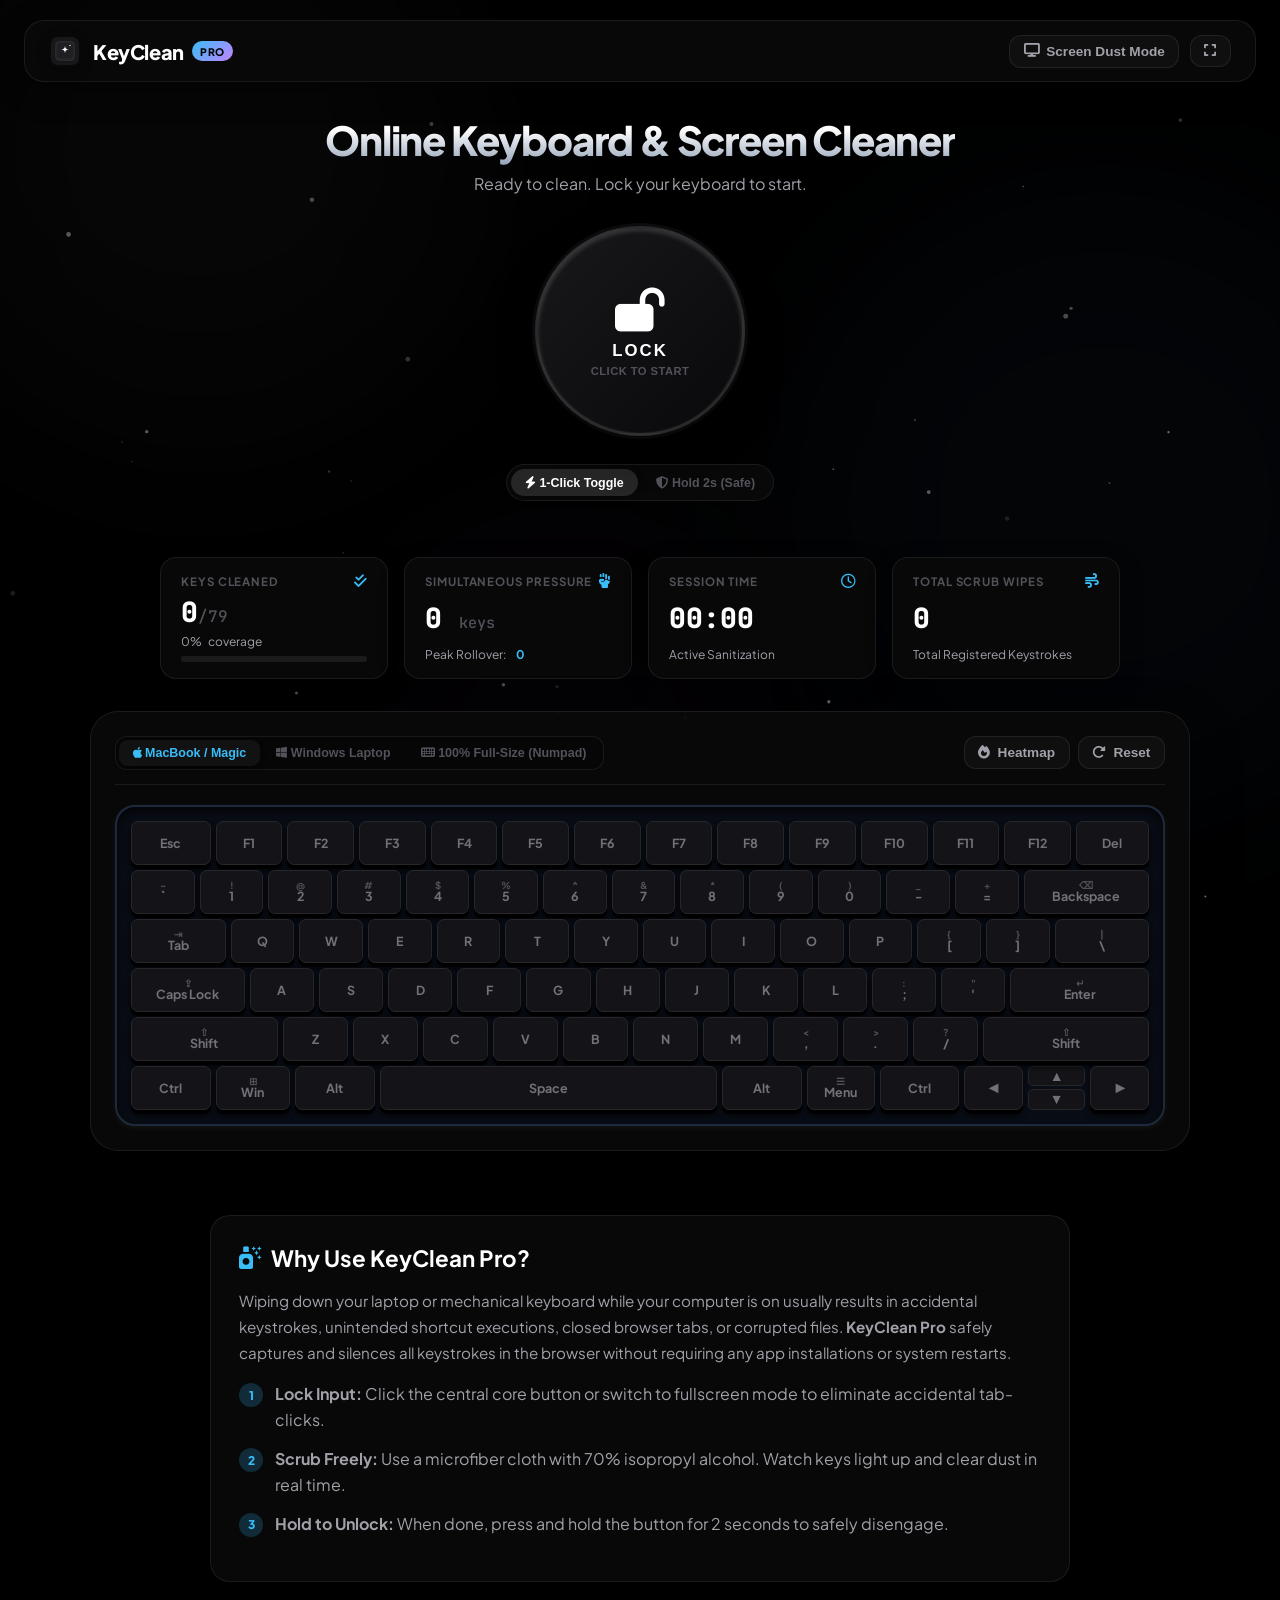
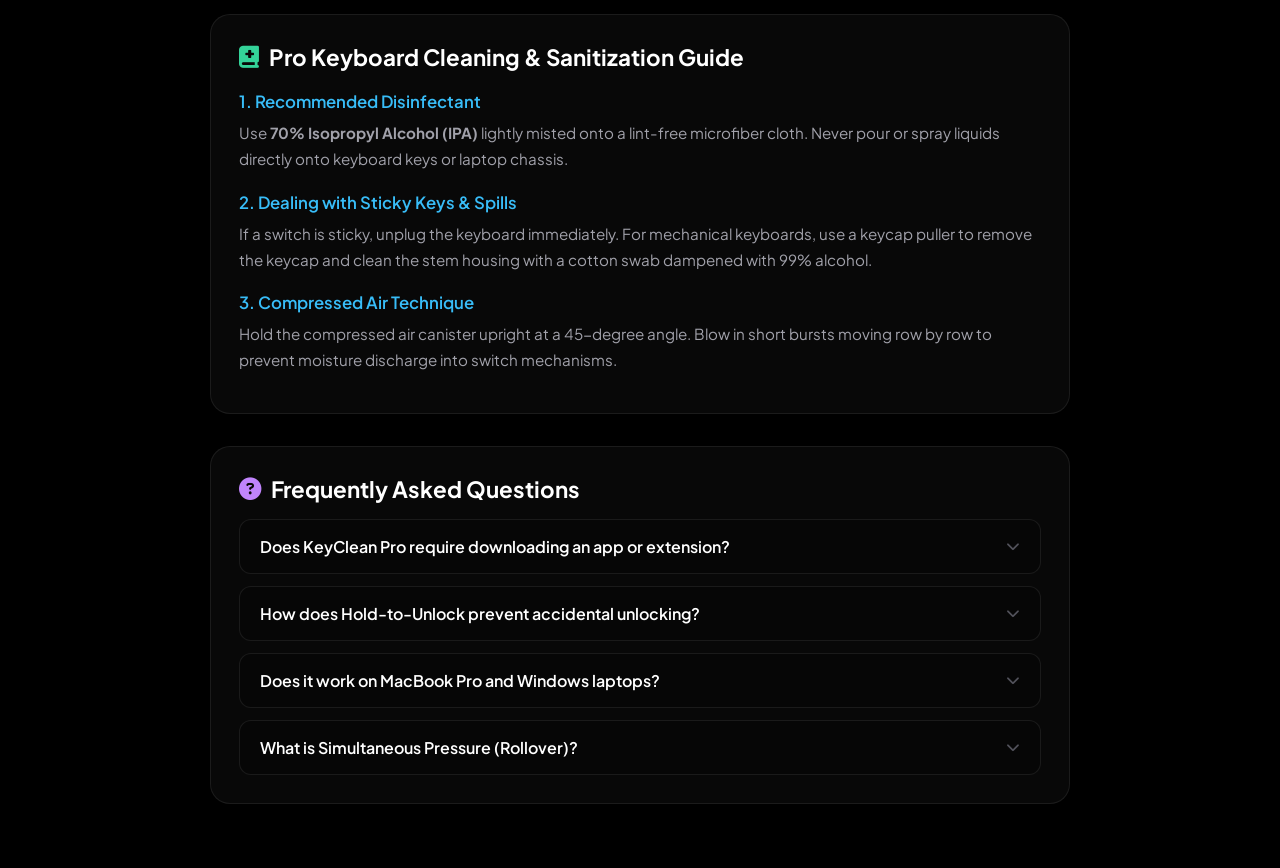
==== commit bca8715a: "Set OLED Midnight as permanent theme and remove theme selector" ====
--- a/index.html
+++ b/index.html
@@ -1,5 +1,5 @@
 <!DOCTYPE html>
-<html lang="en" data-theme="cyberpunk">
+<html lang="en" data-theme="midnight">
 <head>
     <meta charset="UTF-8">
     <meta name="viewport" content="width=device-width, initial-scale=1.0">
@@ -7,7 +7,7 @@
     <meta name="keywords" content="keyboard cleaner, online keyboard cleaner, clean keyboard without typing, keyboard lock, macbook keyboard cleaner, laptop keyboard cleaner, disable keyboard to wipe, screen dust inspection, key rollover tester, anti-ghosting test">
     <meta name="author" content="Arun Thomas">
     <meta name="robots" content="index, follow">
-    <meta name="theme-color" content="#080c14">
+    <meta name="theme-color" content="#000000">
     <link rel="canonical" href="https://keycleanpro.vercel.app/">
     <title>KeyClean Pro – Free Online Keyboard &amp; Screen Cleaning Studio</title>
 
@@ -108,17 +108,6 @@
             </div>
 
             <nav class="header-actions" aria-label="Tool options">
-
-                <!-- Theme Switcher -->
-                <div class="action-btn" title="Color Theme">
-                    <i class="fa-solid fa-palette"></i>
-                    <select id="themeSelect" class="action-select" aria-label="Select Theme">
-                        <option value="cyberpunk">Cyber Neon</option>
-                        <option value="midnight">OLED Midnight</option>
-                        <option value="emerald">Emerald Matrix</option>
-                    </select>
-                </div>
-
                 <!-- Screen Cleaner Mode -->
                 <button id="screenCleanBtn" class="action-btn" title="Screen Dust & Smudge Finder" aria-label="Screen Dust Finder">
                     <i class="fa-solid fa-display"></i>
--- a/css/themes.css
+++ b/css/themes.css
@@ -1,52 +1,8 @@
 /**
- * KeyClean Pro - Color Themes & Design Tokens
+ * KeyClean Pro - OLED Midnight Theme Tokens
  */
 
 :root,
-[data-theme="cyberpunk"] {
-    --bg-base: #070913;
-    --bg-surface: rgba(15, 23, 42, 0.75);
-    --bg-surface-elevated: rgba(30, 41, 59, 0.85);
-    --bg-glass: rgba(255, 255, 255, 0.04);
-    --border-glass: rgba(255, 255, 255, 0.1);
-    --border-glass-glow: rgba(56, 189, 248, 0.35);
-
-    --text-primary: #f8fafc;
-    --text-secondary: #94a3b8;
-    --text-muted: #64748b;
-
-    --accent-cyan: #00f2fe;
-    --accent-blue: #38bdf8;
-    --accent-purple: #a855f7;
-    --accent-pink: #ec4899;
-    --accent-emerald: #10b981;
-    --accent-amber: #f59e0b;
-    --accent-ruby: #ef4444;
-
-    --lock-active-glow: rgba(239, 68, 68, 0.45);
-    --lock-active-bg: linear-gradient(135deg, #ef4444 0%, #b91c1c 100%);
-    --lock-idle-bg: linear-gradient(135deg, #1e293b 0%, #0f172a 100%);
-
-    --key-base: #111827;
-    --key-top: #1f293d;
-    --key-border: #334155;
-    --key-text: #94a3b8;
-    --key-shadow: 0 4px 0 #090d16, 0 5px 8px rgba(0, 0, 0, 0.6);
-
-    --key-cleaned-bg: linear-gradient(180deg, #1e3a8a 0%, #172554 100%);
-    --key-cleaned-border: #38bdf8;
-    --key-cleaned-text: #e0f2fe;
-    --key-cleaned-glow: 0 0 14px rgba(56, 189, 248, 0.55), inset 0 0 8px rgba(56, 189, 248, 0.25);
-
-    --key-active-bg: linear-gradient(180deg, #0284c7 0%, #0369a1 100%);
-    --key-active-border: #7dd3fc;
-    --key-active-glow: 0 0 22px rgba(56, 189, 248, 0.9);
-
-    --mesh-blob-1: rgba(56, 189, 248, 0.15);
-    --mesh-blob-2: rgba(168, 85, 247, 0.15);
-    --mesh-blob-3: rgba(236, 72, 153, 0.1);
-}
-
 [data-theme="midnight"] {
     --bg-base: #000000;
     --bg-surface: rgba(10, 10, 10, 0.85);
@@ -90,47 +46,3 @@
     --mesh-blob-2: rgba(96, 165, 250, 0.05);
     --mesh-blob-3: rgba(192, 132, 252, 0.04);
 }
-
-[data-theme="emerald"] {
-    --bg-base: #04130d;
-    --bg-surface: rgba(6, 30, 20, 0.8);
-    --bg-surface-elevated: rgba(8, 45, 30, 0.9);
-    --bg-glass: rgba(16, 185, 129, 0.05);
-    --border-glass: rgba(16, 185, 129, 0.15);
-    --border-glass-glow: rgba(52, 211, 153, 0.35);
-
-    --text-primary: #ecfdf5;
-    --text-secondary: #a7f3d0;
-    --text-muted: #6ee7b7;
-
-    --accent-cyan: #2dd4bf;
-    --accent-blue: #38bdf8;
-    --accent-purple: #a855f7;
-    --accent-pink: #f43f5e;
-    --accent-emerald: #10b981;
-    --accent-amber: #f59e0b;
-    --accent-ruby: #ef4444;
-
-    --lock-active-glow: rgba(239, 68, 68, 0.4);
-    --lock-active-bg: linear-gradient(135deg, #ef4444 0%, #991b1b 100%);
-    --lock-idle-bg: linear-gradient(135deg, #064e3b 0%, #022c22 100%);
-
-    --key-base: #032117;
-    --key-top: #064e3b;
-    --key-border: #047857;
-    --key-text: #6ee7b7;
-    --key-shadow: 0 4px 0 #02140d, 0 5px 6px rgba(0, 0, 0, 0.7);
-
-    --key-cleaned-bg: linear-gradient(180deg, #059669 0%, #047857 100%);
-    --key-cleaned-border: #34d399;
-    --key-cleaned-text: #ffffff;
-    --key-cleaned-glow: 0 0 14px rgba(52, 211, 153, 0.6), inset 0 0 8px rgba(52, 211, 153, 0.3);
-
-    --key-active-bg: linear-gradient(180deg, #10b981 0%, #059669 100%);
-    --key-active-border: #6ee7b7;
-    --key-active-glow: 0 0 22px rgba(52, 211, 153, 0.9);
-
-    --mesh-blob-1: rgba(16, 185, 129, 0.15);
-    --mesh-blob-2: rgba(45, 212, 191, 0.12);
-    --mesh-blob-3: rgba(5, 150, 105, 0.1);
-}
